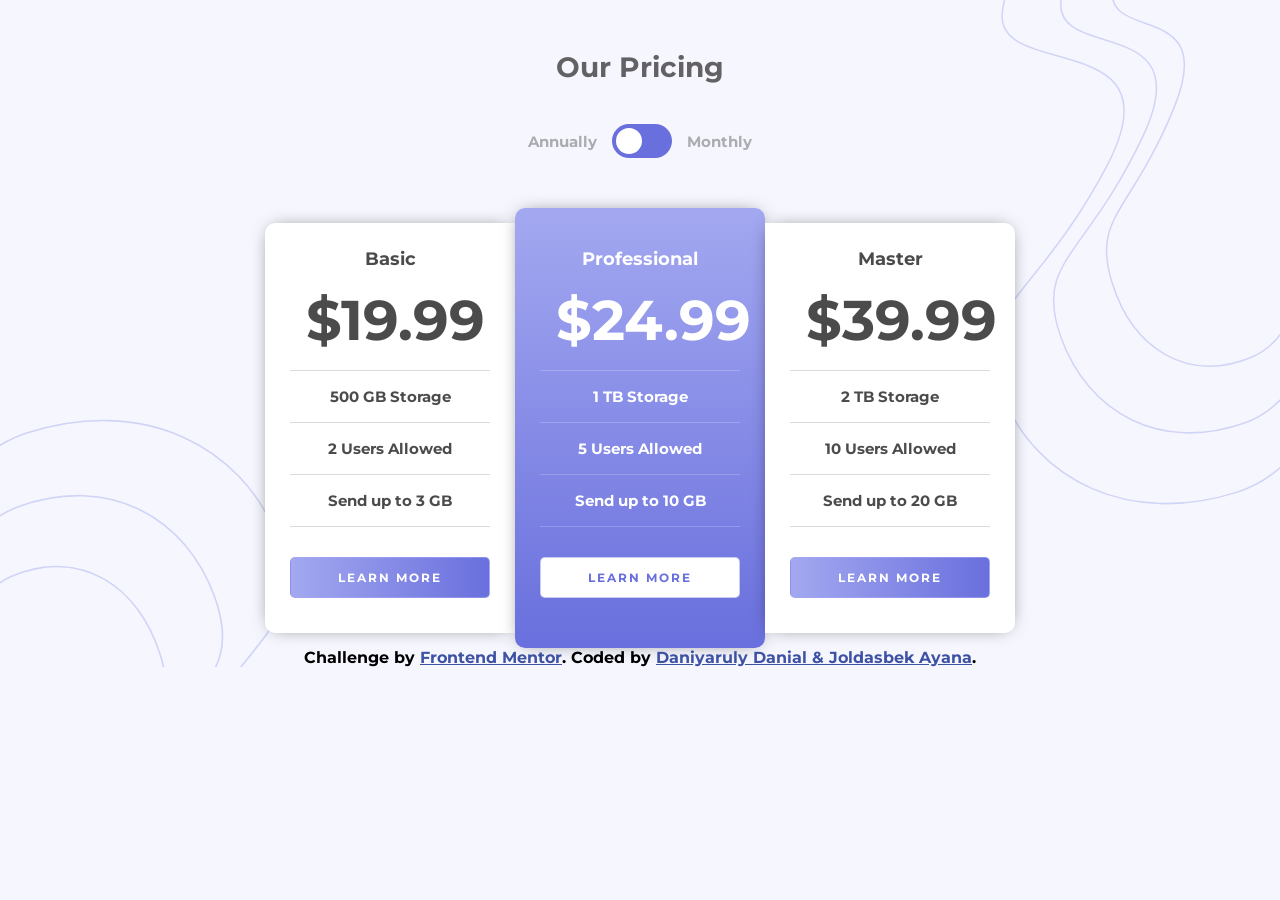
==== index.html @ 0e4dd325 "Add files via upload" ====
<!DOCTYPE html>
<html lang="en">
<head>
  <meta charset="UTF-8">
  <meta name="viewport" content="width=device-width, initial-scale=1.0">

  <link rel="icon" type="image/png" sizes="32x32" href="./images/favicon-32x32.png">
  
  <link rel="stylesheet" href="style.css">
  
  <title>Frontend Mentor | [Ayana & Danial]</title>
</head>
<body>
  <main>
    <section id="header">
      <h3>Our Pricing</h3>
      <div>
        <p>Annually</p>
        <label class="toggle">
          <input id="checkbox" type="checkbox" name="toggle" onchange="newPrice()">
          <span class="slider"></span> 
        </label>
        <p>Monthly</p>
      </div>
    </section>

    <section id="cards">
      <div id="basic" class="card">
        <h4>Basic</h4>
        <p id="basic-price">&dollar;19.99</p>

        <p>500 GB Storage</p>
        
        <p>2 Users Allowed</p>
        
        <p>Send up to 3 GB</p>
        
        <input type="button" name="" value="Learn More">
      </div>

      <div id="professional" class="card">
        <h4>Professional</h4>
        <p id="prof-price">&dollar;24.99</p>
        
        <p>1 TB Storage</p>
        
        <p>5 Users Allowed</p>
        
        <p>Send up to 10 GB</p>
        
        <input type="button" name="" value="Learn More">
      </div>

      <div id="master" class="card">
        <h4>Master</h4>
        <p id="master-price">&dollar;39.99</p>
        
        <p>2 TB Storage</p>
        
        <p>10 Users Allowed</p>
        
        <p>Send up to 20 GB</p>
        
        <input type="button" name="" value="Learn More">
      </div>
    </section>
  </main>
  
  <footer>
    <p class="attribution">
      Challenge by <a href="https://www.frontendmentor.io?ref=challenge" target="_blank">Frontend Mentor</a>. 
      Coded by <a href="#">Daniyaruly Danial & Joldasbek Ayana</a>.
    </p>
  </footer>

  <script>
  function newPrice() {
    var basic = document.getElementById('basic-price');
    var prof = document.getElementById('prof-price');
    var master = document.getElementById('master-price');

    if (document.getElementById('checkbox').checked) {
      basic.innerHTML = '&dollar;199.99';
      prof.innerHTML = '&dollar;249.99';
      master.innerHTML = '&dollar;399.99';
    }
    else {
      basic.innerHTML = '&dollar;19.99';
      prof.innerHTML = '&dollar;24.99';
      master.innerHTML = '&dollar;39.99';
    }
  }
  </script>
</body>
</html>
---- style.css ----
@import url('https://fonts.googleapis.com/css2?family=Montserrat:wght@100;700&family=Roboto:wght@100&display=swap');

* {
	padding: 0;
	margin: 0;
	font-family: 'Montserrat', sans-serif;
	font-weight: 700;
}

body {
	font-size: 15px;
	background-color: hsl(240, 78%, 98%);
	background-image: url(images/bg-top.svg), url(images/bg-bottom.svg);
	background-repeat: no-repeat, no-repeat;
	background-position: right top, bottom left;
	background-size: 18rem, 18rem;
}

main {
	min-height: 44vw;
}

#header {
	text-align: center;
	margin: 50px 0px;
}

#header h3 {
	font-size: 28px;
	margin-bottom: 40px;
	opacity: 0.6;
}

#header div {
	display: flex;
	justify-content: center;
	align-items: center;
}

#header div p {
	display: inline-block;
	margin: 0px 15px;
	opacity: 0.3;
}

.toggle {
  position: relative;
  display: inline-block;
  width: 60px;
  height: 34px;
}

.toggle input { 
  opacity: 0;
  width: 0;
  height: 0;
}

.slider {
  position: absolute;
  cursor: pointer;
  top: 0;
  left: 0;
  right: 0;
  bottom: 0;
  background-color: hsl(237, 63%, 64%);
  -webkit-transition: .4s;
  transition: .4s;
  border-radius: 34px;
}

.slider:before {
  position: absolute;
  content: "";
  height: 26px;
  width: 26px;
  left: 4px;
  bottom: 4px;
  background-color: #fff;
  -webkit-transition: .4s;
  transition: .4s;
  border-radius: 50%;
}

input:checked + .slider {
  background-color: hsl(237, 63%, 64%);
}

input:focus + .slider {
  box-shadow: 0 0 1px hsl(236, 72%, 79%);
}

input:hover + .slider {
  opacity: 0.6;
}

input:checked + .slider:before {
  -webkit-transform: translateX(26px);
  -ms-transform: translateX(26px);
  transform: translateX(26px);
}

#cards {
	display: flex;
	flex-direction: row;
	justify-content: center;
	align-items: center;
	margin: 0 140px;
	text-align: center;
}

.card {
	width: 25%;
	display: inline-block;
	background-color: #fff;
	padding: 25px;
	box-shadow: 0px 0px 19px -8px rgba(0, 0, 0, 0.75);
	box-sizing: border-box;
}

#professional {
	background: linear-gradient(hsl(236, 72%, 79%), hsl(237, 63%, 64%));
	color: #fff;
	border-radius: 10px;
	height: 440px;
	padding-top: 40px;
}

#professional h4 {
	font-size: 18px;
}

#prof-price, #basic-price, #master-price {
	font-size: 56px;
}

#professional p{
	border-bottom: 1px solid rgba(255, 255, 255, 0.2);
	padding: 16px;
}

#basic, #master {
	height: 410px;
}

#basic {
	border-bottom-left-radius: 10px;
	border-top-left-radius: 10px;
}

#master {
	border-bottom-right-radius: 10px;
	border-top-right-radius: 10px;
}

#basic h4, #master h4 {
	font-size: 18px;
	opacity: 0.7;
}

#basic p, #master p {
	border-bottom: 1px solid rgba(0, 0, 0, 0.2);
	padding: 16px;
	opacity: 0.7;
}

input[type=button] {
	width: 100%;
	padding: 12px;
	margin-top: 30px;
	font-size: 12px;
	letter-spacing: 2px;
	cursor: pointer;
	transition-duration: 3000;
	color: #fff;
	background: linear-gradient(to right, hsl(236, 72%, 79%), hsl(237, 63%, 64%));
	border: 1px solid rgba(163, 168, 240, 0.6);
	border-radius: 5px;
	text-transform: uppercase;
}

#professional input[type=button] {
	color: hsl(237, 63%, 64%);
	background: #fff;
}

input[type=button]:hover, input[type=button]:active {
	color: hsl(237, 63%, 64%);
	background: transparent;
	border: 2px solid rgba(163, 168, 240, 1.0);
}

#professional input[type=button]:hover, input[type=button]:active {
	color: #fff;
	background: transparent;
	border: 2px solid rgba(255, 255, 255, 0.8);
}

.attribution { 
	font-size: 16px; 
	text-align: center;
}

.attribution a {
  color: hsl(228, 45%, 44%); 
}
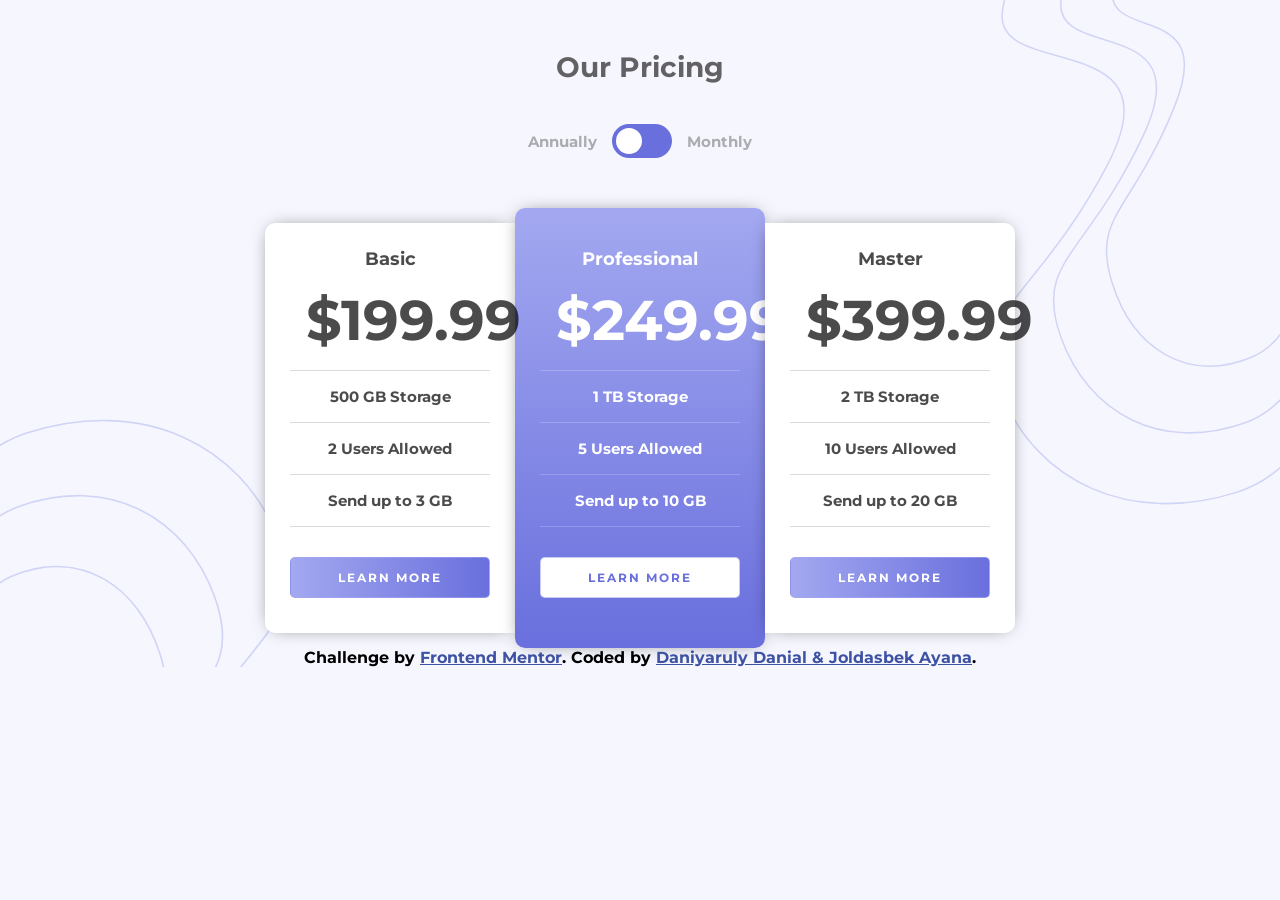
==== commit 719e5615: "Update index.html" ====
--- a/index.html
+++ b/index.html
@@ -27,7 +27,7 @@
     <section id="cards">
       <div id="basic" class="card">
         <h4>Basic</h4>
-        <p id="basic-price">&dollar;19.99</p>
+        <p id="basic-price">&dollar;199.99</p>
 
         <p>500 GB Storage</p>
         
@@ -40,7 +40,7 @@
 
       <div id="professional" class="card">
         <h4>Professional</h4>
-        <p id="prof-price">&dollar;24.99</p>
+        <p id="prof-price">&dollar;249.99</p>
         
         <p>1 TB Storage</p>
         
@@ -53,7 +53,7 @@
 
       <div id="master" class="card">
         <h4>Master</h4>
-        <p id="master-price">&dollar;39.99</p>
+        <p id="master-price">&dollar;399.99</p>
         
         <p>2 TB Storage</p>
         
@@ -79,7 +79,7 @@
     var prof = document.getElementById('prof-price');
     var master = document.getElementById('master-price');
 
-    if (document.getElementById('checkbox').checked) {
+    if (!document.getElementById('checkbox').checked) {
       basic.innerHTML = '&dollar;199.99';
       prof.innerHTML = '&dollar;249.99';
       master.innerHTML = '&dollar;399.99';
@@ -92,4 +92,4 @@
   }
   </script>
 </body>
-</html>+</html>
